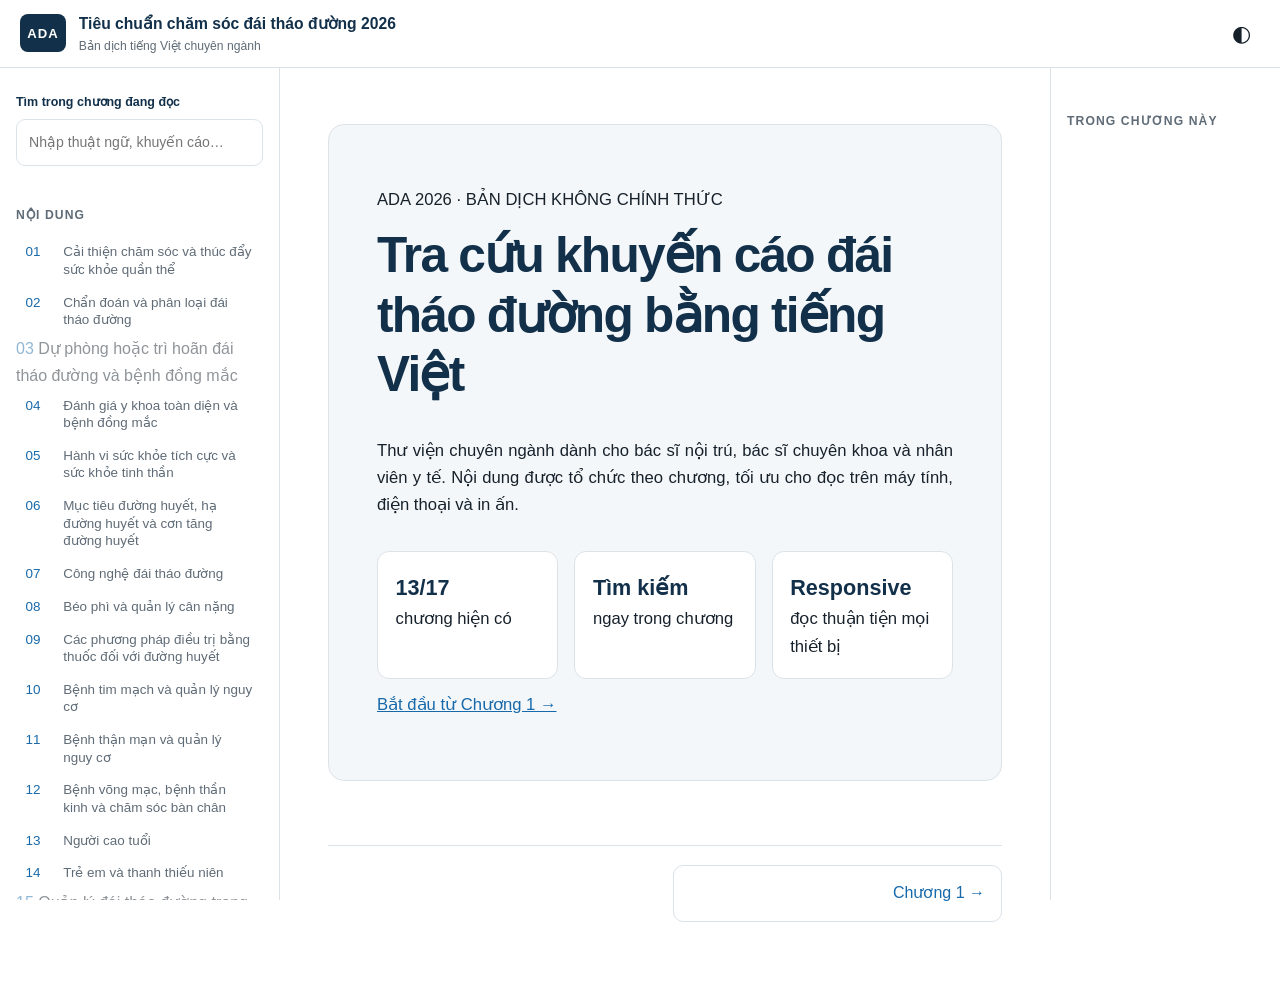
==== docs/index.html @ 4476f123 "Build ADA 2026 Vietnamese clinical reading site" ====
<!doctype html>
<html lang="vi">
<head>
  <meta charset="utf-8">
  <meta name="viewport" content="width=device-width, initial-scale=1">
  <meta name="description" content="Bản dịch tiếng Việt chuyên ngành của Standards of Care in Diabetes 2026.">
  <title>ADA 2026 | Bản dịch tiếng Việt chuyên ngành</title>
  <link rel="stylesheet" href="assets/styles.css">
</head>
<body>
  <a class="skip-link" href="#document">Đi đến nội dung</a>
  <header class="topbar">
    <button class="menu-button" id="menuButton" aria-label="Mở mục lục" aria-expanded="false">☰</button>
    <a class="brand" href="#/">
      <span class="brand-mark">ADA</span>
      <span><strong>Tiêu chuẩn chăm sóc đái tháo đường 2026</strong><small>Bản dịch tiếng Việt chuyên ngành</small></span>
    </a>
    <button class="theme-button" id="themeButton" aria-label="Đổi giao diện sáng tối">◐</button>
  </header>

  <div class="app-shell">
    <aside class="sidebar" id="sidebar">
      <div class="search-box">
        <label for="searchInput">Tìm trong chương đang đọc</label>
        <input id="searchInput" type="search" placeholder="Nhập thuật ngữ, khuyến cáo…" autocomplete="off">
        <p id="searchStatus" class="search-status" aria-live="polite"></p>
      </div>
      <nav aria-label="Mục lục các chương">
        <h2>Nội dung</h2>
        <ol id="chapterList" class="chapter-list"></ol>
      </nav>
      <div class="sidebar-note">
        <strong>Lưu ý chuyên môn</strong>
        <p>Bản dịch không chính thức, phục vụ học tập. Quyết định điều trị cần dựa trên bản gốc và bối cảnh lâm sàng.</p>
      </div>
    </aside>

    <main class="main" id="main">
      <div class="reading-progress" id="readingProgress"></div>
      <article id="document" class="document" tabindex="-1">
        <div class="loading">Đang tải nội dung…</div>
      </article>
      <nav class="pager" aria-label="Điều hướng chương">
        <a id="previousChapter" class="pager-link" href="#"></a>
        <a id="nextChapter" class="pager-link next" href="#"></a>
      </nav>
    </main>

    <aside class="on-page" aria-label="Mục lục trong chương">
      <h2>Trong chương này</h2>
      <nav id="onPageNav"></nav>
    </aside>
  </div>
  <div class="backdrop" id="backdrop"></div>
  <script src="assets/app.js"></script>
</body>
</html>
---- docs/assets/styles.css ----
:root {
  color-scheme: light;
  --navy: #12304a;
  --blue: #1769aa;
  --cyan: #0b8793;
  --gold: #b8860b;
  --ink: #17212b;
  --muted: #5f6b76;
  --line: #dbe3e9;
  --paper: #fff;
  --wash: #f4f7f9;
  --recommendation: #eef7fb;
  --shadow: 0 10px 30px rgba(18, 48, 74, .09);
}

html[data-theme="dark"] {
  color-scheme: dark;
  --navy: #d8ebff;
  --blue: #77bfff;
  --cyan: #69d6df;
  --gold: #f4c75b;
  --ink: #edf3f7;
  --muted: #aab9c5;
  --line: #314353;
  --paper: #101820;
  --wash: #17232d;
  --recommendation: #142d3a;
  --shadow: none;
}

* { box-sizing: border-box; }
html { scroll-behavior: smooth; }
body { margin: 0; background: var(--paper); color: var(--ink); font-family: Inter, "Segoe UI", Arial, sans-serif; line-height: 1.65; }
a { color: var(--blue); }
.skip-link { position: fixed; left: 1rem; top: -4rem; z-index: 100; background: var(--paper); padding: .7rem 1rem; border: 2px solid var(--blue); }
.skip-link:focus { top: 1rem; }
.topbar { position: sticky; top: 0; z-index: 30; height: 68px; display: flex; align-items: center; gap: 1rem; padding: 0 1.25rem; background: color-mix(in srgb, var(--paper) 93%, transparent); border-bottom: 1px solid var(--line); backdrop-filter: blur(14px); }
.brand { display: flex; align-items: center; gap: .8rem; color: var(--ink); text-decoration: none; min-width: 0; }
.brand-mark { display: grid; place-items: center; width: 46px; height: 38px; border-radius: 8px; background: var(--navy); color: var(--paper); font-size: .82rem; font-weight: 800; letter-spacing: .08em; }
.brand strong, .brand small { display: block; white-space: nowrap; overflow: hidden; text-overflow: ellipsis; }
.brand strong { font-size: .98rem; color: var(--navy); }
.brand small { color: var(--muted); font-size: .76rem; }
.menu-button, .theme-button { border: 0; background: transparent; color: var(--ink); font-size: 1.35rem; cursor: pointer; padding: .55rem; border-radius: 8px; }
.theme-button { margin-left: auto; }
.menu-button { display: none; }
.menu-button:hover, .theme-button:hover { background: var(--wash); }

.app-shell { display: grid; grid-template-columns: 280px minmax(0, 850px) 230px; justify-content: center; gap: 2rem; }
.sidebar, .on-page { position: sticky; top: 68px; height: calc(100vh - 68px); overflow: auto; padding: 1.5rem 1rem 2rem; }
.sidebar { border-right: 1px solid var(--line); }
.on-page { border-left: 1px solid var(--line); }
.sidebar h2, .on-page h2 { margin: 1.2rem 0 .65rem; color: var(--muted); font-size: .76rem; letter-spacing: .09em; text-transform: uppercase; }
.search-box label { display: block; margin-bottom: .4rem; font-size: .78rem; font-weight: 700; color: var(--navy); }
.search-box input { width: 100%; border: 1px solid var(--line); border-radius: 9px; background: var(--paper); color: var(--ink); padding: .68rem .75rem; font: inherit; font-size: .88rem; }
.search-box input:focus { outline: 3px solid color-mix(in srgb, var(--blue) 25%, transparent); border-color: var(--blue); }
.search-status { min-height: 1.2em; margin: .35rem 0 0; color: var(--muted); font-size: .75rem; }
.chapter-list { list-style: none; margin: 0; padding: 0; }
.chapter-list a { display: grid; grid-template-columns: 2rem 1fr; gap: .35rem; padding: .48rem .6rem; border-radius: 8px; color: var(--muted); font-size: .84rem; line-height: 1.3; text-decoration: none; }
.chapter-list a:hover { background: var(--wash); color: var(--blue); }
.chapter-list a.active { background: var(--recommendation); color: var(--navy); font-weight: 700; }
.chapter-list .number { color: var(--blue); font-variant-numeric: tabular-nums; }
.chapter-list .unavailable { opacity: .48; cursor: default; }
.sidebar-note { margin-top: 1.5rem; padding: .9rem; border-left: 3px solid var(--gold); background: var(--wash); font-size: .78rem; }
.sidebar-note p { margin: .35rem 0 0; }

.main { min-width: 0; padding: 0 1rem 4rem; }
.reading-progress { position: fixed; top: 67px; left: 0; z-index: 40; width: 0; height: 3px; background: linear-gradient(90deg, var(--blue), var(--cyan)); }
.document { padding-top: 3.5rem; font-family: Georgia, "Times New Roman", serif; font-size: 1.04rem; }
.document > :first-child { margin-top: 0; }
.document h1, .document h2, .document h3 { font-family: Inter, "Segoe UI", Arial, sans-serif; line-height: 1.2; color: var(--navy); scroll-margin-top: 88px; }
.document h1 { margin: 0 0 2rem; padding-bottom: 1rem; border-bottom: 1px solid var(--line); font-size: clamp(2rem, 4vw, 3.1rem); letter-spacing: -.035em; }
.document h2 { margin: 3.2rem 0 1rem; font-size: 1.65rem; }
.document h3 { margin: 2rem 0 .8rem; color: var(--blue); font-size: 1.2rem; }
.document p { margin: .8rem 0; text-align: justify; hyphens: auto; }
.document strong { color: var(--navy); }
.document blockquote { margin: 1.4rem 0; padding: .5rem 1.2rem; border-left: 4px solid var(--cyan); background: var(--recommendation); }
.document ul, .document ol { padding-left: 1.45rem; }
.document li { margin: .35rem 0; }
.table-wrap { max-width: 100%; overflow-x: auto; margin: 1.4rem 0 2rem; border: 1px solid var(--line); border-radius: 10px; box-shadow: var(--shadow); }
.document table { width: 100%; border-collapse: collapse; min-width: 680px; font-family: Inter, "Segoe UI", Arial, sans-serif; font-size: .82rem; line-height: 1.4; }
.document th { background: var(--navy); color: var(--paper); text-align: left; }
.document th, .document td { padding: .7rem .75rem; border: 1px solid var(--line); vertical-align: top; }
.document tr:nth-child(even) td { background: var(--wash); }
.document mark { background: #ffe58f; color: #171717; padding: 0 .08em; border-radius: 2px; }
.loading, .error, .landing { padding: 3rem; border: 1px solid var(--line); border-radius: 16px; background: var(--wash); font-family: Inter, "Segoe UI", Arial, sans-serif; }
.landing h1 { border: 0; padding: 0; }
.landing-grid { display: grid; grid-template-columns: repeat(3, 1fr); gap: 1rem; margin-top: 2rem; }
.landing-card { padding: 1.1rem; border: 1px solid var(--line); border-radius: 12px; background: var(--paper); }
.landing-card strong { display: block; font-size: 1.35rem; }
.pager { display: grid; grid-template-columns: 1fr 1fr; gap: 1rem; margin-top: 4rem; padding-top: 1.2rem; border-top: 1px solid var(--line); }
.pager-link { padding: .9rem 1rem; border: 1px solid var(--line); border-radius: 10px; text-decoration: none; }
.pager-link:empty { visibility: hidden; }
.pager-link.next { text-align: right; }
.on-page nav a { display: block; padding: .28rem 0 .28rem .7rem; border-left: 2px solid var(--line); color: var(--muted); font-size: .78rem; line-height: 1.35; text-decoration: none; }
.on-page nav a:hover { color: var(--blue); border-color: var(--blue); }
.backdrop { display: none; }

@media (max-width: 1180px) {
  .app-shell { grid-template-columns: 260px minmax(0, 850px); }
  .on-page { display: none; }
}
@media (max-width: 780px) {
  .menu-button { display: block; }
  .app-shell { display: block; }
  .sidebar { position: fixed; z-index: 50; top: 68px; left: 0; width: min(88vw, 330px); transform: translateX(-105%); transition: transform .22s ease; background: var(--paper); box-shadow: var(--shadow); }
  .sidebar.open { transform: translateX(0); }
  .backdrop.open { display: block; position: fixed; inset: 68px 0 0; z-index: 45; background: rgba(0,0,0,.35); }
  .brand strong { font-size: .85rem; }
  .brand small { display: none; }
  .document { padding-top: 2rem; font-size: 1rem; }
  .document p { text-align: left; }
  .landing-grid { grid-template-columns: 1fr; }
}
@media print {
  .topbar, .sidebar, .on-page, .pager, .reading-progress { display: none !important; }
  .app-shell { display: block; }
  .main { padding: 0; }
  .document { font-size: 10.5pt; }
  .document h2, .document h3 { break-after: avoid; }
  .table-wrap { overflow: visible; box-shadow: none; }
  .document table { min-width: 0; font-size: 7.5pt; }
}
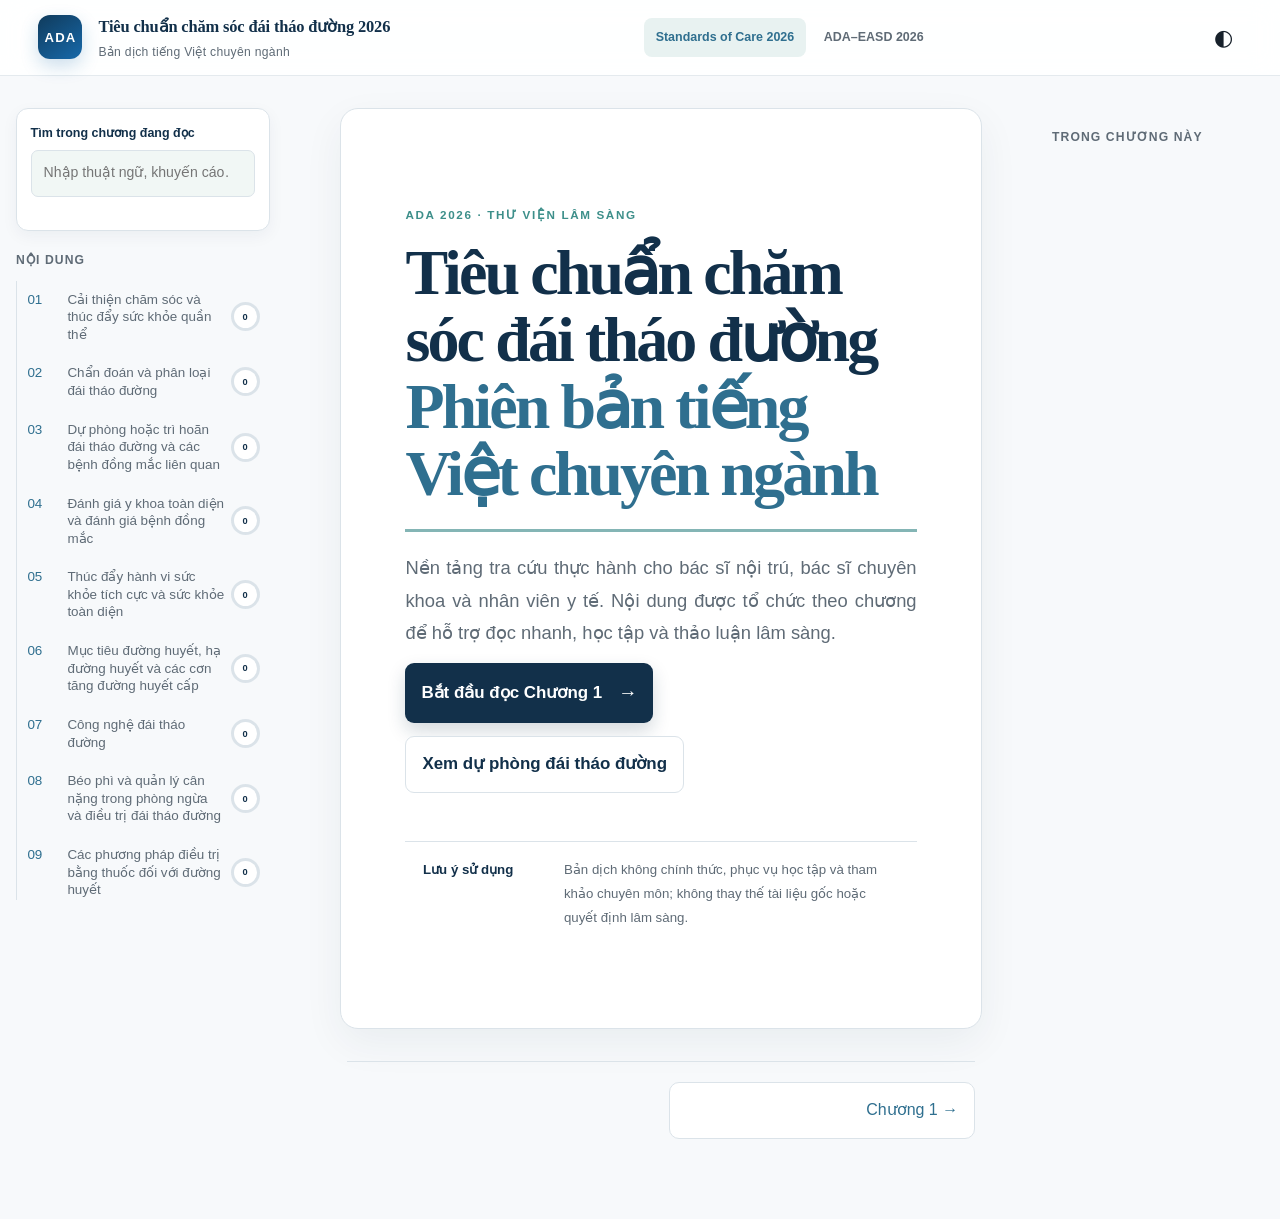
==== commit 12dbaaec: "Add ADA EASD consensus translation tab" ====
--- a/docs/index.html
+++ b/docs/index.html
@@ -15,6 +15,10 @@
       <span class="brand-mark">ADA</span>
       <span><strong>Tiêu chuẩn chăm sóc đái tháo đường 2026</strong><small>Bản dịch tiếng Việt chuyên ngành</small></span>
     </a>
+    <nav class="top-tabs" aria-label="Tài liệu">
+      <a class="top-tab active" href="#/">Standards of Care 2026</a>
+      <a class="top-tab" href="consensus.html">ADA–EASD 2026</a>
+    </nav>
     <button class="theme-button" id="themeButton" aria-label="Đổi giao diện sáng tối">◐</button>
   </header>
 
--- a/docs/assets/styles.css
+++ b/docs/assets/styles.css
@@ -1,17 +1,19 @@
 :root {
   color-scheme: light;
   --navy: #12304a;
-  --blue: #1769aa;
-  --cyan: #0b8793;
-  --gold: #b8860b;
+  --blue: #2f6f8f;
+  --cyan: #3d8f8a;
+  --gold: #c4873d;
   --ink: #17212b;
   --muted: #5f6b76;
   --line: #dbe3e9;
   --paper: #fff;
-  --wash: #f4f7f9;
-  --recommendation: #eef7fb;
+  --wash: #f1f7f5;
+  --recommendation: #edf8f4;
   --shadow: 0 10px 30px rgba(18, 48, 74, .09);
 }
+
+.top-tabs { display: flex; align-items: center; gap: .35rem; margin-left: auto; margin-right: 1rem; }.top-tab { color: var(--muted); text-decoration: none; font-size: .78rem; font-weight: 700; padding: .55rem .75rem; border-radius: 8px; white-space: nowrap; }.top-tab:hover { color: var(--blue); background: var(--wash); }.top-tab.active { color: var(--blue); background: color-mix(in srgb, var(--cyan) 12%, var(--paper)); }.standalone-document { max-width: 920px; margin: 4rem auto; padding: clamp(2rem, 6vw, 5rem); background: var(--paper); border: 1px solid var(--line); border-radius: 20px; box-shadow: var(--shadow); }.standalone-document h1 { max-width: 760px; margin: .5rem 0 1.2rem; color: var(--navy); font-family: Georgia, "Times New Roman", serif; font-size: clamp(2.4rem, 6vw, 4.8rem); line-height: 1.03; letter-spacing: -.035em; }.standalone-lead { max-width: 720px; color: var(--muted); font-size: 1.15rem; line-height: 1.7; }.translation-status { display: flex; gap: 1rem; align-items: flex-start; margin: 3rem 0 2rem; padding: 1.2rem; border: 1px solid color-mix(in srgb, var(--cyan) 35%, var(--line)); border-radius: 14px; background: color-mix(in srgb, var(--cyan) 8%, var(--paper)); }.status-icon { display: grid; place-items: center; width: 2.25rem; height: 2.25rem; border: 2px solid var(--cyan); border-radius: 50%; color: var(--cyan); font-size: 1.3rem; }.translation-status strong { color: var(--navy); }.translation-status p { margin: .35rem 0 0; color: var(--muted); line-height: 1.55; }.document-meta { display: grid; grid-template-columns: repeat(3, 1fr); gap: 1rem; padding: 1.25rem 0; border-top: 1px solid var(--line); border-bottom: 1px solid var(--line); }.document-meta span { display: block; margin-bottom: .35rem; color: var(--muted); font-size: .75rem; text-transform: uppercase; letter-spacing: .08em; }.document-meta strong { color: var(--navy); font-size: .9rem; }.standalone-actions { margin-top: 2rem; }.standalone-note { margin-top: 3rem; color: var(--muted); font-size: .82rem; line-height: 1.6; } @media (max-width: 700px) { .top-tabs { order: 3; width: 100%; margin: .4rem 0 0; overflow-x: auto; }.topbar { flex-wrap: wrap; }.standalone-document { margin: 1.5rem .8rem; padding: 1.5rem; }.document-meta { grid-template-columns: 1fr; gap: .9rem; } }
 
 html[data-theme="dark"] {
   color-scheme: dark;
@@ -30,7 +32,7 @@
 
 * { box-sizing: border-box; }
 html { scroll-behavior: smooth; }
-body { margin: 0; background: var(--paper); color: var(--ink); font-family: Inter, "Segoe UI", Arial, sans-serif; line-height: 1.65; }
+body { margin: 0; background: var(--paper); color: var(--ink); font-family: Arial, "Segoe UI", sans-serif; line-height: 1.65; }
 a { color: var(--blue); }
 .skip-link { position: fixed; left: 1rem; top: -4rem; z-index: 100; background: var(--paper); padding: .7rem 1rem; border: 2px solid var(--blue); }
 .skip-link:focus { top: 1rem; }
@@ -54,6 +56,7 @@
 .search-box input { width: 100%; border: 1px solid var(--line); border-radius: 9px; background: var(--paper); color: var(--ink); padding: .68rem .75rem; font: inherit; font-size: .88rem; }
 .search-box input:focus { outline: 3px solid color-mix(in srgb, var(--blue) 25%, transparent); border-color: var(--blue); }
 .search-status { min-height: 1.2em; margin: .35rem 0 0; color: var(--muted); font-size: .75rem; }
+.global-results { max-height: 48vh; margin-top: .65rem; overflow: auto; border-top: 1px solid var(--line); }.global-results a { display: block; padding: .55rem .25rem; border-bottom: 1px solid var(--line); color: var(--ink); text-decoration: none; font-size: .74rem; line-height: 1.35; }.global-results a:hover { background: var(--wash); }.global-results strong, .global-results span { display: block; }.global-results strong { color: var(--cyan); font-size: .7rem; }.global-results p { margin: .6rem 0; color: var(--muted); font-size: .75rem; }
 .chapter-list { list-style: none; margin: 0; padding: 0; }
 .chapter-list a { display: grid; grid-template-columns: 2rem 1fr; gap: .35rem; padding: .48rem .6rem; border-radius: 8px; color: var(--muted); font-size: .84rem; line-height: 1.3; text-decoration: none; }
 .chapter-list a:hover { background: var(--wash); color: var(--blue); }
@@ -65,13 +68,15 @@
 
 .main { min-width: 0; padding: 0 1rem 4rem; }
 .reading-progress { position: fixed; top: 67px; left: 0; z-index: 40; width: 0; height: 3px; background: linear-gradient(90deg, var(--blue), var(--cyan)); }
-.document { padding-top: 3.5rem; font-family: Georgia, "Times New Roman", serif; font-size: 1.04rem; }
+.document { padding-top: 3.5rem; font-family: Arial, "Segoe UI", sans-serif; font-size: 1.04rem; }
 .document > :first-child { margin-top: 0; }
+.chapter-tools { position: sticky; top: 88px; z-index: 8; display: flex; align-items: center; gap: .75rem; margin: -2rem 0 2rem; padding: .7rem .8rem .7rem .95rem; border: 1px solid color-mix(in srgb, #fff 70%, var(--cyan)); border-radius: 16px; background: color-mix(in srgb, var(--paper) 58%, transparent); box-shadow: 0 12px 28px rgba(18,48,74,.1), inset 0 1px 0 rgba(255,255,255,.8); backdrop-filter: blur(18px) saturate(155%); -webkit-backdrop-filter: blur(18px) saturate(155%); overflow: hidden; font-size: .8rem; }.chapter-tools::before { content: ""; position: absolute; inset: 0; pointer-events: none; background: linear-gradient(110deg, rgba(255,255,255,.34), transparent 38%, rgba(61,143,138,.08)); }.chapter-tools > * { position: relative; z-index: 1; }
+.chapter-tools label { display: inline-flex; align-items: center; gap: .45rem; color: var(--navy); font-weight: 700; }.chapter-tools input { width: 1rem; height: 1rem; accent-color: var(--cyan); }.chapter-tools button { margin-left: auto; border: 1px solid color-mix(in srgb, var(--gold) 55%, var(--line)); border-radius: 7px; padding: .42rem .65rem; background: color-mix(in srgb, var(--gold) 13%, var(--paper)); color: #8a5a21; cursor: pointer; font: inherit; font-weight: 700; }.chapter-tools button:hover { border-color: var(--gold); background: color-mix(in srgb, var(--gold) 22%, var(--paper)); }.progress-ring { --progress: 0deg; display: grid; place-items: center; width: 39px; height: 39px; border-radius: 50%; background: conic-gradient(var(--cyan) var(--progress), var(--line) 0); position: relative; font-size: .62rem; font-weight: 800; color: var(--navy); }.progress-ring::after { content: ""; position: absolute; inset: 4px; border-radius: 50%; background: var(--paper); }.progress-ring span { position: relative; z-index: 1; }
 .document h1, .document h2, .document h3 { font-family: Inter, "Segoe UI", Arial, sans-serif; line-height: 1.2; color: var(--navy); scroll-margin-top: 88px; }
 .document h1 { margin: 0 0 2rem; padding-bottom: 1rem; border-bottom: 1px solid var(--line); font-size: clamp(2rem, 4vw, 3.1rem); letter-spacing: -.035em; }
 .document h2 { margin: 3.2rem 0 1rem; font-size: 1.65rem; }
 .document h3 { margin: 2rem 0 .8rem; color: var(--blue); font-size: 1.2rem; }
-.document p { margin: .8rem 0; text-align: justify; hyphens: auto; }
+.document p { margin: .8rem 0; text-align: left; hyphens: none; letter-spacing: normal; word-spacing: normal; }
 .document strong { color: var(--navy); }
 .document blockquote { margin: 1.4rem 0; padding: .5rem 1.2rem; border-left: 4px solid var(--cyan); background: var(--recommendation); }
 .document ul, .document ol { padding-left: 1.45rem; }
@@ -82,6 +87,9 @@
 .document th, .document td { padding: .7rem .75rem; border: 1px solid var(--line); vertical-align: top; }
 .document tr:nth-child(even) td { background: var(--wash); }
 .document mark { background: #ffe58f; color: #171717; padding: 0 .08em; border-radius: 2px; }
+.highlight-toolbar { position: absolute; z-index: 100; border: 1px solid var(--line); border-radius: 7px; padding: .42rem .65rem; background: var(--navy); color: #fff; box-shadow: var(--shadow); cursor: pointer; font: 700 .8rem Inter, sans-serif; }
+.highlight-toolbar[hidden] { display: none; }
+.document mark.user-highlight { background: #ffe58f; color: inherit; }
 .loading, .error, .landing { padding: 3rem; border: 1px solid var(--line); border-radius: 16px; background: var(--wash); font-family: Inter, "Segoe UI", Arial, sans-serif; }
 .landing h1 { border: 0; padding: 0; }
 .landing-grid { display: grid; grid-template-columns: repeat(3, 1fr); gap: 1rem; margin-top: 2rem; }
@@ -95,9 +103,24 @@
 .on-page nav a:hover { color: var(--blue); border-color: var(--blue); }
 .backdrop { display: none; }
 
+/* Clinical knowledge-base visual system */
+.document p { text-align: justify; text-justify: inter-word; }
+html[data-theme="dark"] .document mark { background: #d8b84f; color: #15212b; }
+ html[data-theme="dark"] .document mark.user-highlight { background: #d8b84f; color: #15212b; }
+.landing h1, .document h1, .document h2 { font-family: Cambria, "Times New Roman", serif; font-kerning: normal; font-variant-ligatures: none; letter-spacing: normal; word-spacing: normal; }.home-link { display: inline-flex; align-items: center; gap: .35rem; color: var(--blue); text-decoration: none; font-weight: 800; white-space: nowrap; }.home-link:hover { color: var(--cyan); }.current-location { display: flex; align-items: center; gap: .9rem; max-width: 700px; margin: 1.8rem 0; padding: .9rem 1rem; border: 1px solid color-mix(in srgb, var(--cyan) 35%, var(--line)); border-radius: 12px; background: color-mix(in srgb, var(--recommendation) 75%, var(--paper)); }.current-location span { color: var(--muted); font-size: .76rem; font-weight: 800; text-transform: uppercase; letter-spacing: .08em; }.current-location strong { flex: 1; color: var(--navy); font-size: .9rem; }.current-location a { color: var(--blue); font-size: .82rem; font-weight: 800; text-decoration: none; white-space: nowrap; }
+.landing, .landing h1, .document { font-family: "Segoe UI", "Arial Unicode MS", Arial, sans-serif; }
+.landing h1 { font-family: "Segoe UI", "Arial Unicode MS", Arial, sans-serif; font-kerning: normal; letter-spacing: normal; font-weight: 750; }
+.document h1, .document h2 { font-family: "Segoe UI", "Arial Unicode MS", Arial, sans-serif; font-kerning: normal; letter-spacing: normal; font-weight: 750; }
+body { background: #f7f9fb; font-family: "Segoe UI", Arial, sans-serif; }
+.topbar { height: 76px; padding: 0 clamp(1rem, 3vw, 3rem); background: color-mix(in srgb, var(--paper) 88%, transparent); border-bottom: 1px solid color-mix(in srgb, var(--line) 75%, transparent); }
+.brand { gap: 1rem; }.brand-mark { width: 44px; height: 44px; border-radius: 12px; background: linear-gradient(145deg, #103b5c, #1769aa); box-shadow: 0 7px 18px rgba(23,105,170,.22); }.brand strong { font-family: Georgia, "Times New Roman", serif; font-size: 1.03rem; letter-spacing: -.01em; }.brand small { margin-top: .1rem; letter-spacing: .025em; }
+.app-shell { grid-template-columns: 286px minmax(0, 880px) 244px; gap: clamp(1.25rem, 3vw, 3rem); max-width: 1510px; margin: 0 auto; }.sidebar, .on-page { top: 76px; height: calc(100vh - 76px); padding-top: 2rem; }.sidebar, .on-page { border: 0; }.search-box { padding: .85rem; border: 1px solid var(--line); background: var(--paper); border-radius: 12px; box-shadow: 0 5px 16px rgba(18,48,74,.05); }.search-box input { border-radius: 7px; background: var(--wash); }.chapter-list, .on-page nav { border-left: 1px solid var(--line); }.chapter-list a { grid-template-columns: 2.15rem minmax(0, 1fr) auto; margin: .1rem 0; padding: .62rem .65rem; border-radius: 0 8px 8px 0; }.chapter-progress { --chapter-progress: 0deg; align-self: center; display: grid; place-items: center; width: 29px; height: 29px; flex: 0 0 29px; border-radius: 50%; background: conic-gradient(var(--cyan) var(--chapter-progress), var(--line) 0); color: var(--navy); font-size: .58rem; font-variant-numeric: tabular-nums; font-weight: 800; position: relative; }.chapter-progress::after { content: ""; position: absolute; inset: 3px; border-radius: 50%; background: var(--paper); }.chapter-progress span { position: relative; z-index: 1; }.chapter-list a.active .chapter-progress { color: var(--cyan); }.chapter-list a.active { box-shadow: inset 3px 0 0 var(--cyan); background: linear-gradient(90deg, var(--recommendation), transparent); }.sidebar-note { border: 1px solid color-mix(in srgb, var(--gold) 35%, var(--line)); border-left: 3px solid var(--gold); border-radius: 0 10px 10px 0; background: color-mix(in srgb, #fff9e8 60%, var(--paper)); }
+.main { padding: 0 1rem 5rem; }.reading-progress { top: 75px; height: 4px; background: linear-gradient(90deg, #0b8793, #1769aa); }.document { margin-top: 2rem; padding: clamp(2rem, 4vw, 4.8rem) clamp(1.2rem, 5vw, 5.5rem); background: var(--paper); border: 1px solid var(--line); border-radius: 18px; box-shadow: 0 14px 40px rgba(18,48,74,.06); font-size: 1.06rem; line-height: 1.78; }.document .loading { min-height: 260px; display: flex; flex-direction: column; align-items: center; justify-content: center; gap: .9rem; padding: 2rem; border: 0; border-radius: 0; background: color-mix(in srgb, var(--wash) 82%, var(--paper)); color: var(--muted); font-size: 0; }.document .loading::before { content: ""; width: 2.2rem; height: 2.2rem; border: 3px solid color-mix(in srgb, var(--cyan) 20%, transparent); border-top-color: var(--cyan); border-right-color: var(--blue); border-radius: 50%; animation: loading-spin .8s linear infinite; }.document .loading::after { content: "Đang tải nội dung…"; font-size: .95rem; }.main:has(.document .loading) .pager { display: none; } @keyframes loading-spin { to { transform: rotate(360deg); } } @media (prefers-reduced-motion: reduce) { .document .loading::before { animation-duration: 1.8s; } }.document h1 { font-family: Georgia, "Times New Roman", serif; font-weight: 700; font-size: clamp(2.25rem, 4.5vw, 3.7rem); line-height: 1.07; margin-bottom: 2.8rem; padding-bottom: 1.35rem; border-bottom: 3px solid color-mix(in srgb, var(--cyan) 55%, var(--line)); }.document h2 { margin-top: 4rem; padding-top: .35rem; font-size: 1.75rem; letter-spacing: -.025em; }.document h3 { margin-top: 2.5rem; color: var(--cyan); font-size: 1.1rem; letter-spacing: .015em; text-transform: uppercase; }.document p { max-width: 76ch; }.document .recommendation { max-width: none; margin: 1rem 0; padding: 1rem 1.15rem; border: 1px solid color-mix(in srgb, var(--cyan) 30%, var(--line)); border-left: 4px solid var(--cyan); border-radius: 0 10px 10px 0; background: linear-gradient(90deg, color-mix(in srgb, var(--recommendation) 85%, var(--paper)), var(--paper)); }.document .recommendation strong:first-child { color: var(--cyan); }.on-page nav a { margin: .15rem 0; border-left: 2px solid transparent; padding: .4rem .75rem; }.on-page nav a:hover { background: var(--wash); border-color: var(--cyan); }.pager { margin: 2rem .4rem 0; }.pager-link { background: var(--paper); transition: transform .16s ease, box-shadow .16s ease; }.pager-link:hover { transform: translateY(-2px); box-shadow: var(--shadow); }
+.landing { border: 0; background: transparent; padding: clamp(1rem, 3vw, 2rem) 0; }.landing .eyebrow { color: var(--cyan); font-size: .73rem; font-weight: 800; letter-spacing: .14em; }.landing h1 { max-width: 760px; margin: .5rem 0 1.25rem; font-family: Georgia, "Times New Roman", serif; font-size: clamp(2.5rem, 5vw, 4.4rem); line-height: 1.05; letter-spacing: -.045em; }.landing h1 span { color: var(--blue); }.landing-lead { max-width: 65ch; font-size: 1.15rem; color: var(--muted); }.landing-grid { margin: 2.6rem 0 1.6rem; gap: 1rem; }.landing-card { min-height: 135px; padding: 1.35rem; border: 1px solid var(--line); border-radius: 14px; background: var(--paper); box-shadow: 0 8px 22px rgba(18,48,74,.05); }.landing-card strong { margin-bottom: .45rem; color: var(--navy); font-family: Georgia, serif; font-size: 2rem; }.landing-card strong small { margin-left: .35rem; color: var(--muted); font: 600 .8rem "Segoe UI", sans-serif; }.landing-card span { color: var(--muted); font-size: .88rem; }.landing-actions { display: flex; flex-wrap: wrap; gap: .8rem; align-items: center; }.primary-action, .secondary-action { display: inline-flex; align-items: center; gap: 1rem; border-radius: 9px; padding: .8rem 1rem; text-decoration: none; font-weight: 700; }.primary-action { background: var(--navy); color: white; box-shadow: 0 8px 18px rgba(18,48,74,.18); }.primary-action span { font-size: 1.2rem; }.secondary-action { border: 1px solid var(--line); color: var(--navy); background: var(--paper); }.landing-disclaimer { display: grid; grid-template-columns: 125px 1fr; gap: 1rem; margin-top: 3rem; padding: 1rem 1.1rem; border-top: 1px solid var(--line); color: var(--muted); font-size: .83rem; } html[data-theme="dark"] body { background: #0d151d; }
+
 @media (max-width: 1180px) {
   .app-shell { grid-template-columns: 260px minmax(0, 850px); }
-  .on-page { display: none; }
+  .on-page { display: block; position: static; height: auto; max-width: 850px; margin: 0 auto; padding: 1rem; border-top: 1px solid var(--line); }
 }
 @media (max-width: 780px) {
   .menu-button { display: block; }
@@ -108,11 +131,11 @@
   .brand strong { font-size: .85rem; }
   .brand small { display: none; }
   .document { padding-top: 2rem; font-size: 1rem; }
-  .document p { text-align: left; }
+  .document p { text-align: justify; text-justify: inter-word; }
   .landing-grid { grid-template-columns: 1fr; }
 }
 @media print {
-  .topbar, .sidebar, .on-page, .pager, .reading-progress { display: none !important; }
+  .skip-link, .topbar, .sidebar, .on-page, .pager, .reading-progress { display: none !important; }
   .app-shell { display: block; }
   .main { padding: 0; }
   .document { font-size: 10.5pt; }
@@ -120,3 +143,5 @@
   .table-wrap { overflow: visible; box-shadow: none; }
   .document table { min-width: 0; font-size: 7.5pt; }
 }
+
+
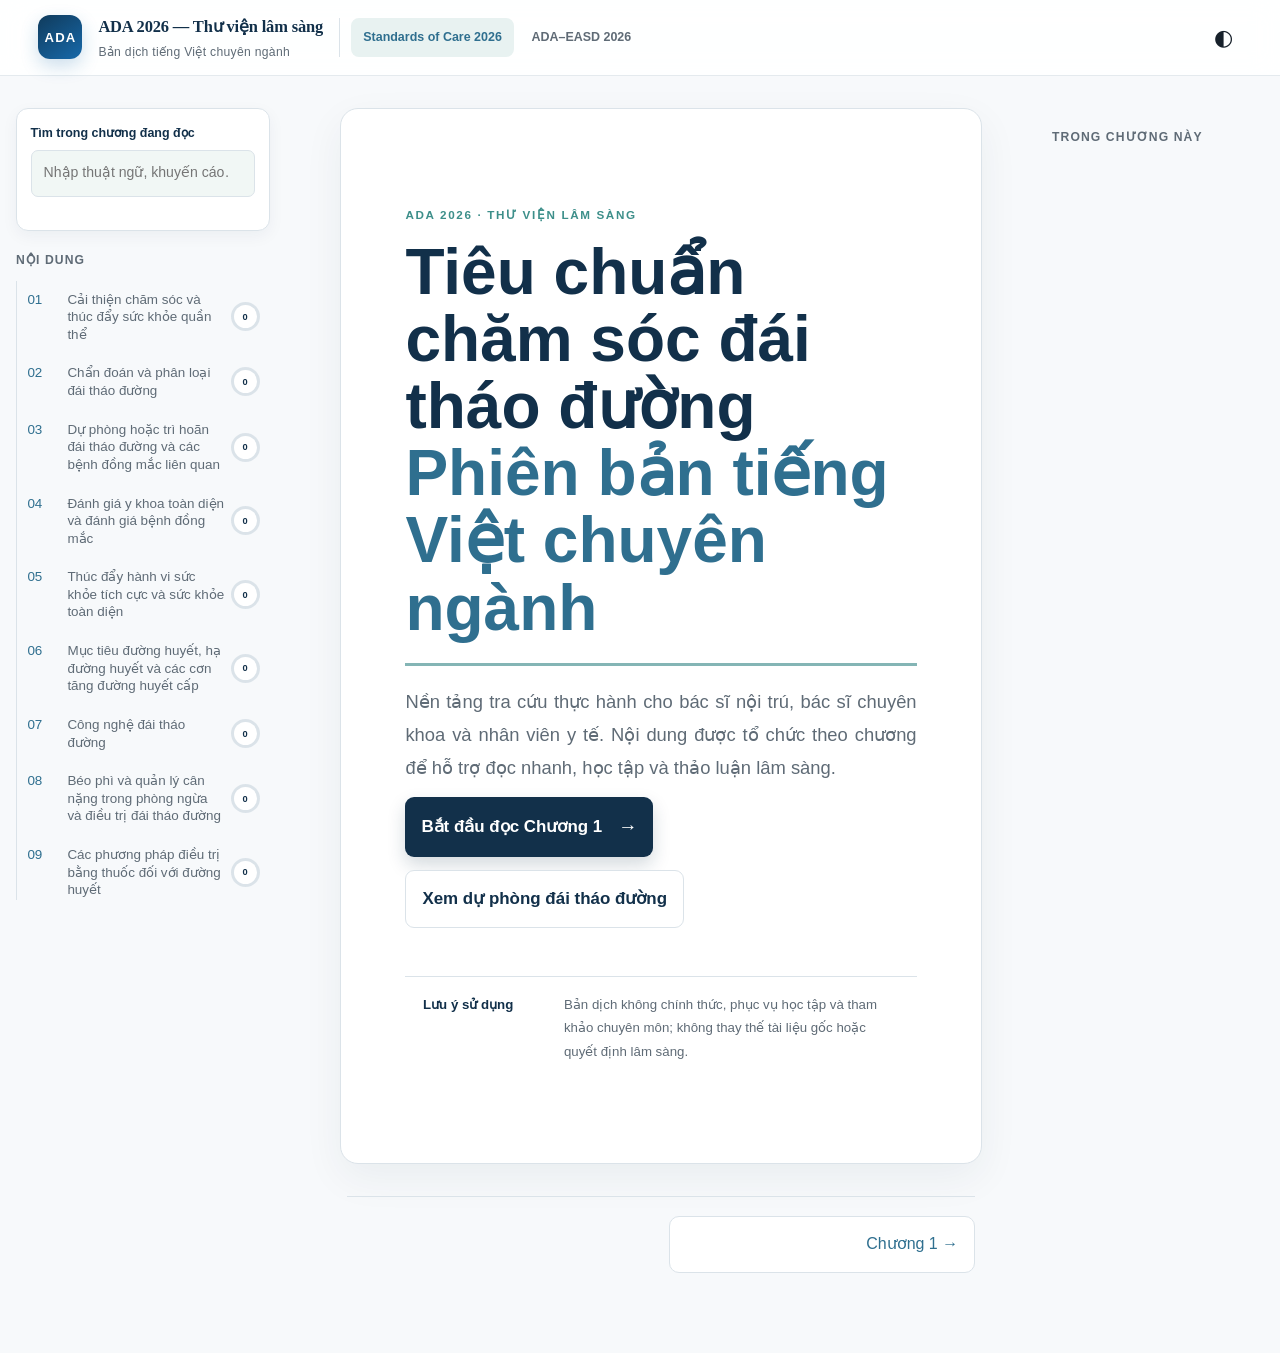
==== commit d759e54e: "Stabilize Vietnamese headings and header identity" ====
--- a/docs/index.html
+++ b/docs/index.html
@@ -13,7 +13,7 @@
     <button class="menu-button" id="menuButton" aria-label="Mở mục lục" aria-expanded="false">☰</button>
     <a class="brand" href="#/">
       <span class="brand-mark">ADA</span>
-      <span><strong>Tiêu chuẩn chăm sóc đái tháo đường 2026</strong><small>Bản dịch tiếng Việt chuyên ngành</small></span>
+      <span><strong>ADA 2026 — Thư viện lâm sàng</strong><small>Bản dịch tiếng Việt chuyên ngành</small></span>
     </a>
     <nav class="top-tabs" aria-label="Tài liệu">
       <a class="top-tab active" href="#/">Standards of Care 2026</a>
@@ -59,3 +59,4 @@
   <script src="assets/app.js"></script>
 </body>
 </html>
+
--- a/docs/assets/styles.css
+++ b/docs/assets/styles.css
@@ -13,7 +13,7 @@
   --shadow: 0 10px 30px rgba(18, 48, 74, .09);
 }
 
-.top-tabs { display: flex; align-items: center; gap: .35rem; margin-left: auto; margin-right: 1rem; }.top-tab { color: var(--muted); text-decoration: none; font-size: .78rem; font-weight: 700; padding: .55rem .75rem; border-radius: 8px; white-space: nowrap; }.top-tab:hover { color: var(--blue); background: var(--wash); }.top-tab.active { color: var(--blue); background: color-mix(in srgb, var(--cyan) 12%, var(--paper)); }.standalone-document { max-width: 920px; margin: 4rem auto; padding: clamp(2rem, 6vw, 5rem); background: var(--paper); border: 1px solid var(--line); border-radius: 20px; box-shadow: var(--shadow); }.standalone-document h1 { max-width: 760px; margin: .5rem 0 1.2rem; color: var(--navy); font-family: Georgia, "Times New Roman", serif; font-size: clamp(2.4rem, 6vw, 4.8rem); line-height: 1.03; letter-spacing: -.035em; }.standalone-lead { max-width: 720px; color: var(--muted); font-size: 1.15rem; line-height: 1.7; }.translation-status { display: flex; gap: 1rem; align-items: flex-start; margin: 3rem 0 2rem; padding: 1.2rem; border: 1px solid color-mix(in srgb, var(--cyan) 35%, var(--line)); border-radius: 14px; background: color-mix(in srgb, var(--cyan) 8%, var(--paper)); }.status-icon { display: grid; place-items: center; width: 2.25rem; height: 2.25rem; border: 2px solid var(--cyan); border-radius: 50%; color: var(--cyan); font-size: 1.3rem; }.translation-status strong { color: var(--navy); }.translation-status p { margin: .35rem 0 0; color: var(--muted); line-height: 1.55; }.document-meta { display: grid; grid-template-columns: repeat(3, 1fr); gap: 1rem; padding: 1.25rem 0; border-top: 1px solid var(--line); border-bottom: 1px solid var(--line); }.document-meta span { display: block; margin-bottom: .35rem; color: var(--muted); font-size: .75rem; text-transform: uppercase; letter-spacing: .08em; }.document-meta strong { color: var(--navy); font-size: .9rem; }.standalone-actions { margin-top: 2rem; }.standalone-note { margin-top: 3rem; color: var(--muted); font-size: .82rem; line-height: 1.6; } @media (max-width: 700px) { .top-tabs { order: 3; width: 100%; margin: .4rem 0 0; overflow-x: auto; }.topbar { flex-wrap: wrap; }.standalone-document { margin: 1.5rem .8rem; padding: 1.5rem; }.document-meta { grid-template-columns: 1fr; gap: .9rem; } }
+.top-tabs { display: flex; align-items: center; gap: .35rem; margin: 0; padding-left: .7rem; border-left: 1px solid var(--line); }.top-tab { color: var(--muted); text-decoration: none; font-size: .78rem; font-weight: 700; padding: .55rem .75rem; border-radius: 8px; white-space: nowrap; }.top-tab:hover { color: var(--blue); background: var(--wash); }.top-tab.active { color: var(--blue); background: color-mix(in srgb, var(--cyan) 12%, var(--paper)); }.consensus-main { max-width: 1120px; margin: 0 auto; }.standalone-document { max-width: 920px; margin: 2rem auto 4rem; padding: clamp(2rem, 6vw, 5rem); background: var(--paper); border: 1px solid var(--line); border-radius: 20px; box-shadow: var(--shadow); }.standalone-document h1 { max-width: 760px; margin: .5rem 0 1.2rem; color: var(--navy); font-family: Georgia, "Times New Roman", serif; font-size: clamp(2.4rem, 6vw, 4.8rem); line-height: 1.03; letter-spacing: -.035em; }.standalone-lead { max-width: 720px; color: var(--muted); font-size: 1.15rem; line-height: 1.7; }.translation-status { display: flex; gap: 1rem; align-items: flex-start; margin: 3rem 0 2rem; padding: 1.2rem; border: 1px solid color-mix(in srgb, var(--cyan) 35%, var(--line)); border-radius: 14px; background: color-mix(in srgb, var(--cyan) 8%, var(--paper)); }.status-icon { display: grid; place-items: center; width: 2.25rem; height: 2.25rem; border: 2px solid var(--cyan); border-radius: 50%; color: var(--cyan); font-size: 1.3rem; }.translation-status strong { color: var(--navy); }.translation-status p { margin: .35rem 0 0; color: var(--muted); line-height: 1.55; }.document-meta { display: grid; grid-template-columns: repeat(3, 1fr); gap: 1rem; padding: 1.25rem 0; border-top: 1px solid var(--line); border-bottom: 1px solid var(--line); }.document-meta span { display: block; margin-bottom: .35rem; color: var(--muted); font-size: .75rem; text-transform: uppercase; letter-spacing: .08em; }.document-meta strong { color: var(--navy); font-size: .9rem; }.standalone-actions { margin-top: 2rem; }.standalone-note { margin-top: 3rem; color: var(--muted); font-size: .82rem; line-height: 1.6; } @media (max-width: 700px) { .top-tabs { order: 3; width: 100%; margin: .4rem 0 0; overflow-x: auto; }.topbar { flex-wrap: wrap; }.standalone-document { margin: 1.5rem .8rem; padding: 1.5rem; }.document-meta { grid-template-columns: 1fr; gap: .9rem; } }
 
 html[data-theme="dark"] {
   color-scheme: dark;
@@ -144,4 +144,14 @@
   .document table { min-width: 0; font-size: 7.5pt; }
 }
 
+/* Keep core reading headings on the font family with the most reliable Vietnamese rendering. */
+.landing h1, .document h1, .document h2 {
+  font-family: "Segoe UI", "Arial Unicode MS", Arial, sans-serif;
+  font-kerning: normal;
+  letter-spacing: normal;
+  word-spacing: normal;
+}
 
+
+
+
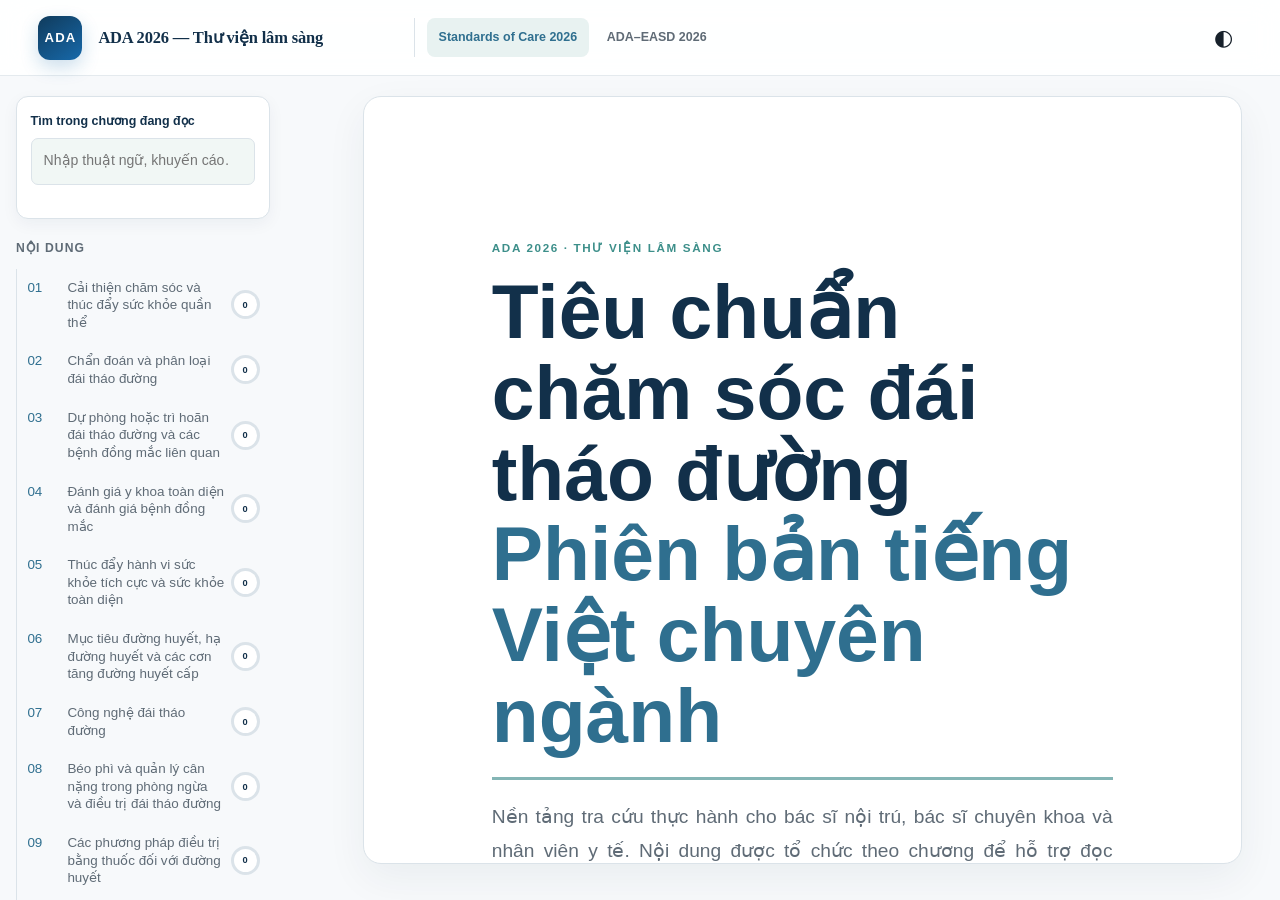
==== commit ac8b8175: "Remove redundant header subtitle" ====
--- a/docs/index.html
+++ b/docs/index.html
@@ -13,7 +13,7 @@
     <button class="menu-button" id="menuButton" aria-label="Mở mục lục" aria-expanded="false">☰</button>
     <a class="brand" href="#/">
       <span class="brand-mark">ADA</span>
-      <span><strong>ADA 2026 — Thư viện lâm sàng</strong><small>Bản dịch tiếng Việt chuyên ngành</small></span>
+      <span><strong>ADA 2026 — Thư viện lâm sàng</strong></span>
     </a>
     <nav class="top-tabs" aria-label="Tài liệu">
       <a class="top-tab active" href="#/">Standards of Care 2026</a>
@@ -60,3 +60,4 @@
 </body>
 </html>
 
+
--- a/docs/assets/styles.css
+++ b/docs/assets/styles.css
@@ -152,6 +152,24 @@
   word-spacing: normal;
 }
 
+/* Reserve the same brand column on every document tab to prevent horizontal jumps. */
+.brand { flex: 0 0 360px; width: 360px; }
+@media (max-width: 700px) { .brand { flex: 1 1 auto; width: auto; } }
+
+/* The landing page is a cover, not a constrained reading column. */
+body.is-landing { height: 100vh; overflow: hidden; }
+.is-landing .app-shell { grid-template-columns: 286px minmax(0, 1fr); max-width: 1510px; height: calc(100vh - 76px); overflow: hidden; }
+.is-landing .on-page { display: none; }
+.is-landing .sidebar { height: calc(100vh - 76px); overflow-y: auto; padding-top: 1.25rem; }
+.is-landing .main { min-width: 0; max-width: none; margin: 0; padding: 1.25rem clamp(1rem, 3vw, 3rem) 1rem; overflow: hidden; }
+.is-landing .document { height: calc(100vh - 132px); min-height: 0; margin-top: 0; overflow: hidden; }
+.is-landing .landing { max-width: 1120px; margin: 0 auto; padding: clamp(2rem, 6vw, 6rem) clamp(1rem, 5vw, 5rem); }
+.is-landing .landing h1 { max-width: 980px; font-size: clamp(3rem, 6vw, 5.5rem); }
+.is-landing .landing-lead { max-width: 78ch; font-size: 1.2rem; }
+.is-landing .pager { display: none; }
+@media (max-width: 700px) { body.is-landing { height: auto; overflow: auto; } .is-landing .app-shell { display: block; height: auto; overflow: visible; }.is-landing .sidebar { height: auto; max-height: 35vh; }.is-landing .main { overflow: visible; }.is-landing .document { height: auto; min-height: calc(100vh - 112px); overflow: visible; } }
 
 
 
+
+
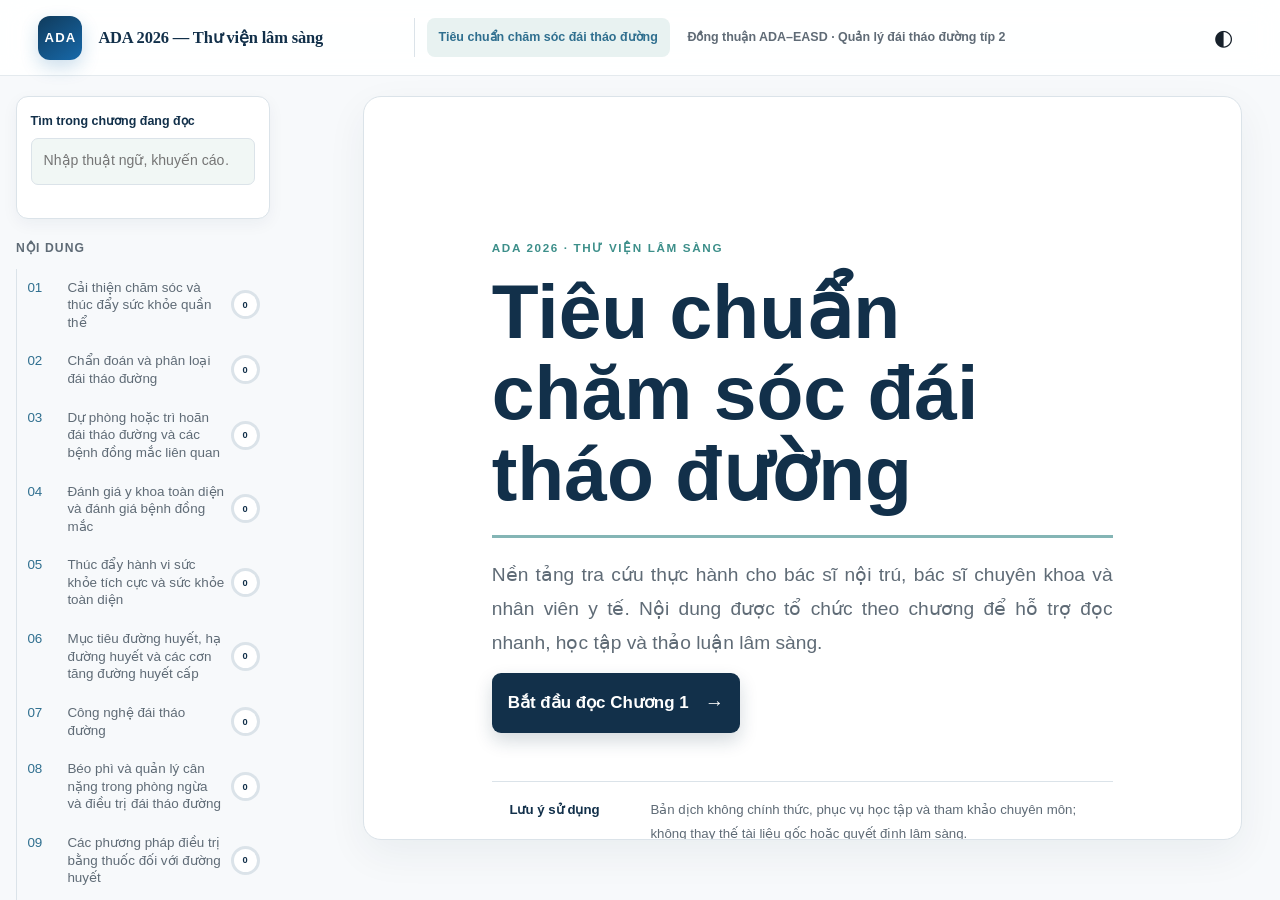
==== commit 1fd00fe7: "Clarify document tab titles" ====
--- a/docs/index.html
+++ b/docs/index.html
@@ -16,8 +16,8 @@
       <span><strong>ADA 2026 — Thư viện lâm sàng</strong></span>
     </a>
     <nav class="top-tabs" aria-label="Tài liệu">
-      <a class="top-tab active" href="#/">Standards of Care 2026</a>
-      <a class="top-tab" href="consensus.html">ADA–EASD 2026</a>
+      <a class="top-tab active" href="#/">Tiêu chuẩn chăm sóc đái tháo đường</a>
+      <a class="top-tab" href="consensus.html">Đồng thuận ADA–EASD · Quản lý đái tháo đường típ 2</a>
     </nav>
     <button class="theme-button" id="themeButton" aria-label="Đổi giao diện sáng tối">◐</button>
   </header>
@@ -61,3 +61,4 @@
 </html>
 
 
+
--- a/docs/assets/styles.css
+++ b/docs/assets/styles.css
@@ -13,7 +13,7 @@
   --shadow: 0 10px 30px rgba(18, 48, 74, .09);
 }
 
-.top-tabs { display: flex; align-items: center; gap: .35rem; margin: 0; padding-left: .7rem; border-left: 1px solid var(--line); }.top-tab { color: var(--muted); text-decoration: none; font-size: .78rem; font-weight: 700; padding: .55rem .75rem; border-radius: 8px; white-space: nowrap; }.top-tab:hover { color: var(--blue); background: var(--wash); }.top-tab.active { color: var(--blue); background: color-mix(in srgb, var(--cyan) 12%, var(--paper)); }.consensus-main { max-width: 1120px; margin: 0 auto; }.standalone-document { max-width: 920px; margin: 2rem auto 4rem; padding: clamp(2rem, 6vw, 5rem); background: var(--paper); border: 1px solid var(--line); border-radius: 20px; box-shadow: var(--shadow); }.standalone-document h1 { max-width: 760px; margin: .5rem 0 1.2rem; color: var(--navy); font-family: Georgia, "Times New Roman", serif; font-size: clamp(2.4rem, 6vw, 4.8rem); line-height: 1.03; letter-spacing: -.035em; }.standalone-lead { max-width: 720px; color: var(--muted); font-size: 1.15rem; line-height: 1.7; }.translation-status { display: flex; gap: 1rem; align-items: flex-start; margin: 3rem 0 2rem; padding: 1.2rem; border: 1px solid color-mix(in srgb, var(--cyan) 35%, var(--line)); border-radius: 14px; background: color-mix(in srgb, var(--cyan) 8%, var(--paper)); }.status-icon { display: grid; place-items: center; width: 2.25rem; height: 2.25rem; border: 2px solid var(--cyan); border-radius: 50%; color: var(--cyan); font-size: 1.3rem; }.translation-status strong { color: var(--navy); }.translation-status p { margin: .35rem 0 0; color: var(--muted); line-height: 1.55; }.document-meta { display: grid; grid-template-columns: repeat(3, 1fr); gap: 1rem; padding: 1.25rem 0; border-top: 1px solid var(--line); border-bottom: 1px solid var(--line); }.document-meta span { display: block; margin-bottom: .35rem; color: var(--muted); font-size: .75rem; text-transform: uppercase; letter-spacing: .08em; }.document-meta strong { color: var(--navy); font-size: .9rem; }.standalone-actions { margin-top: 2rem; }.standalone-note { margin-top: 3rem; color: var(--muted); font-size: .82rem; line-height: 1.6; } @media (max-width: 700px) { .top-tabs { order: 3; width: 100%; margin: .4rem 0 0; overflow-x: auto; }.topbar { flex-wrap: wrap; }.standalone-document { margin: 1.5rem .8rem; padding: 1.5rem; }.document-meta { grid-template-columns: 1fr; gap: .9rem; } }
+.top-tabs { display: flex; align-items: center; gap: .35rem; margin: 0; padding-left: .7rem; border-left: 1px solid var(--line); }.top-tab { color: var(--muted); text-decoration: none; font-size: .78rem; font-weight: 700; padding: .55rem .75rem; border-radius: 8px; white-space: nowrap; }.top-tab:hover { color: var(--blue); background: var(--wash); }.top-tab.active { color: var(--blue); background: color-mix(in srgb, var(--cyan) 12%, var(--paper)); }.consensus-main { max-width: 1320px; margin: 0 auto; padding: 1.5rem clamp(1rem, 3vw, 3rem); box-sizing: border-box; }.standalone-document { max-width: 1120px; min-height: calc(100vh - 124px); margin: 0 auto; padding: clamp(1.5rem, 4vw, 4rem) clamp(1rem, 5vw, 5rem); box-sizing: border-box; display: flex; flex-direction: column; justify-content: center; background: var(--paper); border: 1px solid var(--line); border-radius: 18px; box-shadow: var(--shadow); }.standalone-document h1 { max-width: 760px; margin: .5rem 0 1.2rem; color: var(--navy); font-family: Georgia, "Times New Roman", serif; font-size: clamp(2.4rem, 6vw, 4.8rem); line-height: 1.03; letter-spacing: -.035em; }.standalone-lead { max-width: 720px; color: var(--muted); font-size: 1.15rem; line-height: 1.7; }.translation-status { display: flex; gap: 1rem; align-items: flex-start; margin: 3rem 0 2rem; padding: 1.2rem; border: 1px solid color-mix(in srgb, var(--cyan) 35%, var(--line)); border-radius: 14px; background: color-mix(in srgb, var(--cyan) 8%, var(--paper)); }.status-icon { display: grid; place-items: center; width: 2.25rem; height: 2.25rem; border: 2px solid var(--cyan); border-radius: 50%; color: var(--cyan); font-size: 1.3rem; }.translation-status strong { color: var(--navy); }.translation-status p { margin: .35rem 0 0; color: var(--muted); line-height: 1.55; }.document-meta { display: grid; grid-template-columns: repeat(3, 1fr); gap: 1rem; padding: 1.25rem 0; border-top: 1px solid var(--line); border-bottom: 1px solid var(--line); }.document-meta span { display: block; margin-bottom: .35rem; color: var(--muted); font-size: .75rem; text-transform: uppercase; letter-spacing: .08em; }.document-meta strong { color: var(--navy); font-size: .9rem; }.standalone-actions { margin-top: 2rem; }.standalone-note { margin-top: 3rem; color: var(--muted); font-size: .82rem; line-height: 1.6; } @media (max-width: 700px) { .top-tabs { order: 3; width: 100%; margin: .4rem 0 0; overflow-x: auto; }.topbar { flex-wrap: wrap; }.standalone-document { margin: 1.5rem .8rem; padding: 1.5rem; }.document-meta { grid-template-columns: 1fr; gap: .9rem; } }
 
 html[data-theme="dark"] {
   color-scheme: dark;
@@ -162,7 +162,7 @@
 .is-landing .on-page { display: none; }
 .is-landing .sidebar { height: calc(100vh - 76px); overflow-y: auto; padding-top: 1.25rem; }
 .is-landing .main { min-width: 0; max-width: none; margin: 0; padding: 1.25rem clamp(1rem, 3vw, 3rem) 1rem; overflow: hidden; }
-.is-landing .document { height: calc(100vh - 132px); min-height: 0; margin-top: 0; overflow: hidden; }
+.is-landing .document { height: calc(100vh - 156px); min-height: 0; margin-top: 0; overflow: hidden; }
 .is-landing .landing { max-width: 1120px; margin: 0 auto; padding: clamp(2rem, 6vw, 6rem) clamp(1rem, 5vw, 5rem); }
 .is-landing .landing h1 { max-width: 980px; font-size: clamp(3rem, 6vw, 5.5rem); }
 .is-landing .landing-lead { max-width: 78ch; font-size: 1.2rem; }
@@ -173,3 +173,4 @@
 
 
 
+
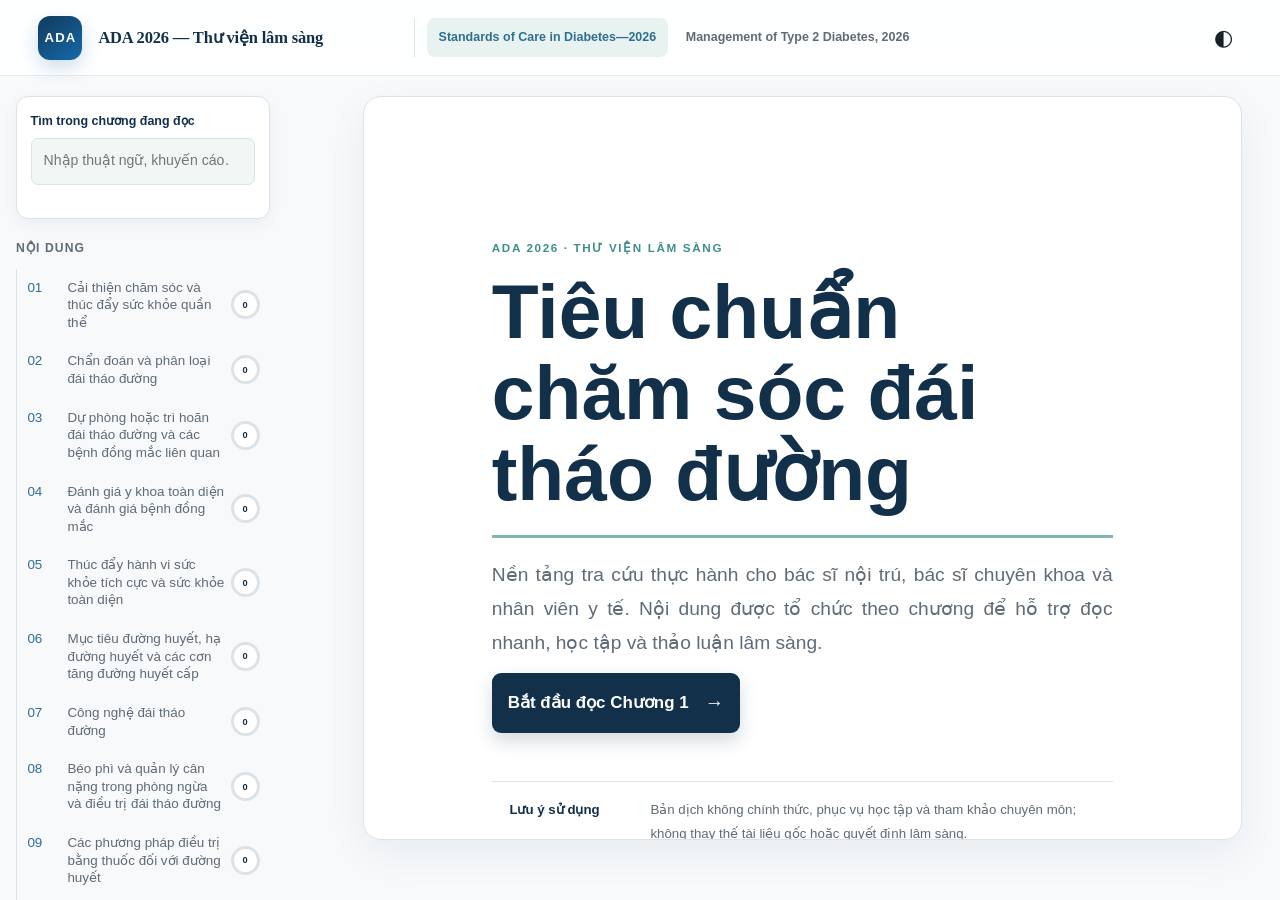
==== commit 42d79ad8: "Use precise source document titles in tabs" ====
--- a/docs/index.html
+++ b/docs/index.html
@@ -16,8 +16,8 @@
       <span><strong>ADA 2026 — Thư viện lâm sàng</strong></span>
     </a>
     <nav class="top-tabs" aria-label="Tài liệu">
-      <a class="top-tab active" href="#/">Tiêu chuẩn chăm sóc đái tháo đường</a>
-      <a class="top-tab" href="consensus.html">Đồng thuận ADA–EASD · Quản lý đái tháo đường típ 2</a>
+      <a class="top-tab active" href="#/">Standards of Care in Diabetes—2026</a>
+      <a class="top-tab" href="consensus.html" title="A Consensus Report by the American Diabetes Association (ADA) and the European Association for the Study of Diabetes (EASD)">Management of Type 2 Diabetes, 2026</a>
     </nav>
     <button class="theme-button" id="themeButton" aria-label="Đổi giao diện sáng tối">◐</button>
   </header>
@@ -62,3 +62,4 @@
 
 
 
+
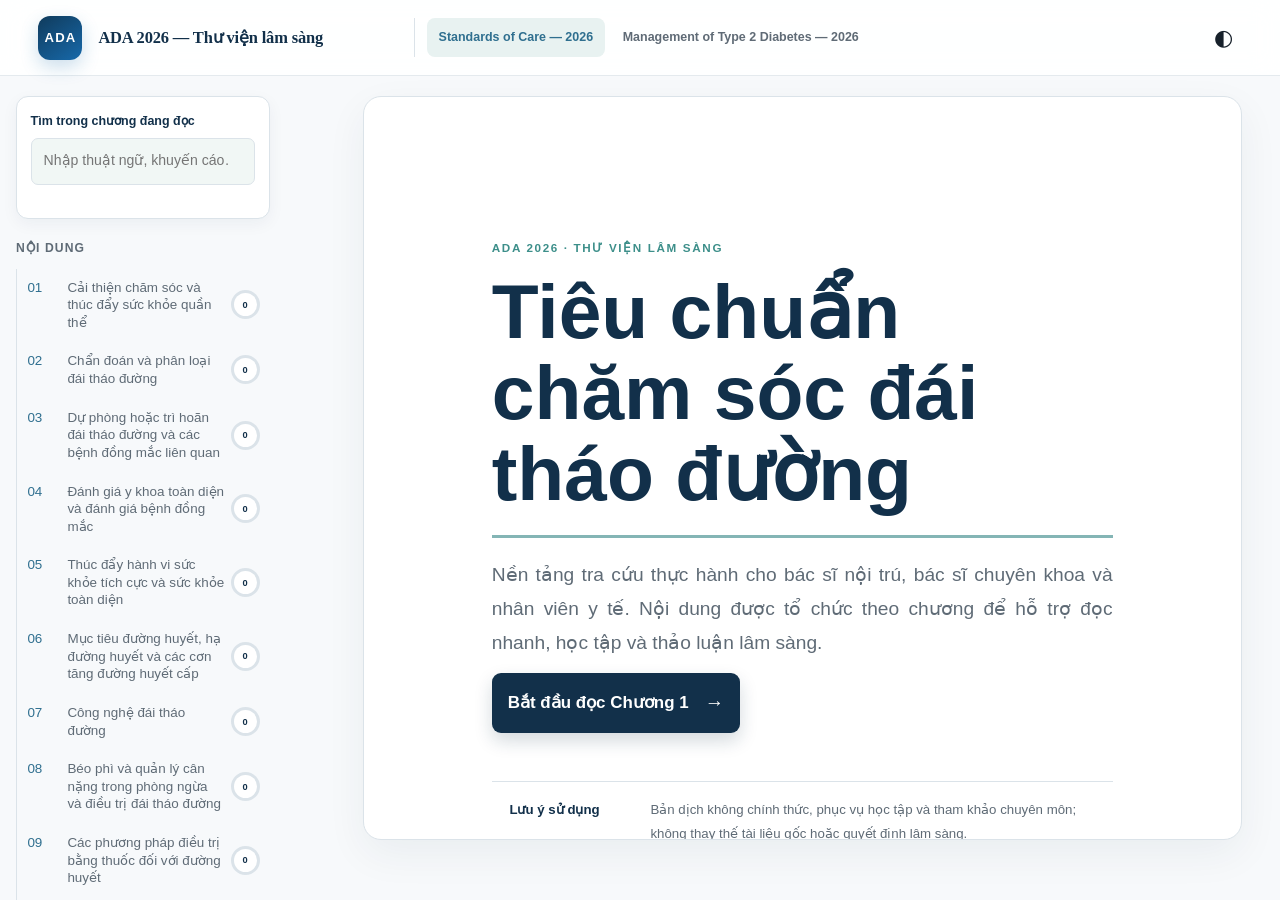
==== commit d2b283fd: "Simplify repeated document title wording" ====
--- a/docs/index.html
+++ b/docs/index.html
@@ -16,8 +16,8 @@
       <span><strong>ADA 2026 — Thư viện lâm sàng</strong></span>
     </a>
     <nav class="top-tabs" aria-label="Tài liệu">
-      <a class="top-tab active" href="#/">Standards of Care in Diabetes—2026</a>
-      <a class="top-tab" href="consensus.html" title="A Consensus Report by the American Diabetes Association (ADA) and the European Association for the Study of Diabetes (EASD)">Management of Type 2 Diabetes, 2026</a>
+      <a class="top-tab active" href="#/">Standards of Care — 2026</a>
+      <a class="top-tab" href="consensus.html" title="A Consensus Report by the American Diabetes Association (ADA) and the European Association for the Study of Diabetes (EASD)">Management of Type 2 Diabetes — 2026</a>
     </nav>
     <button class="theme-button" id="themeButton" aria-label="Đổi giao diện sáng tối">◐</button>
   </header>
@@ -63,3 +63,4 @@
 
 
 
+
